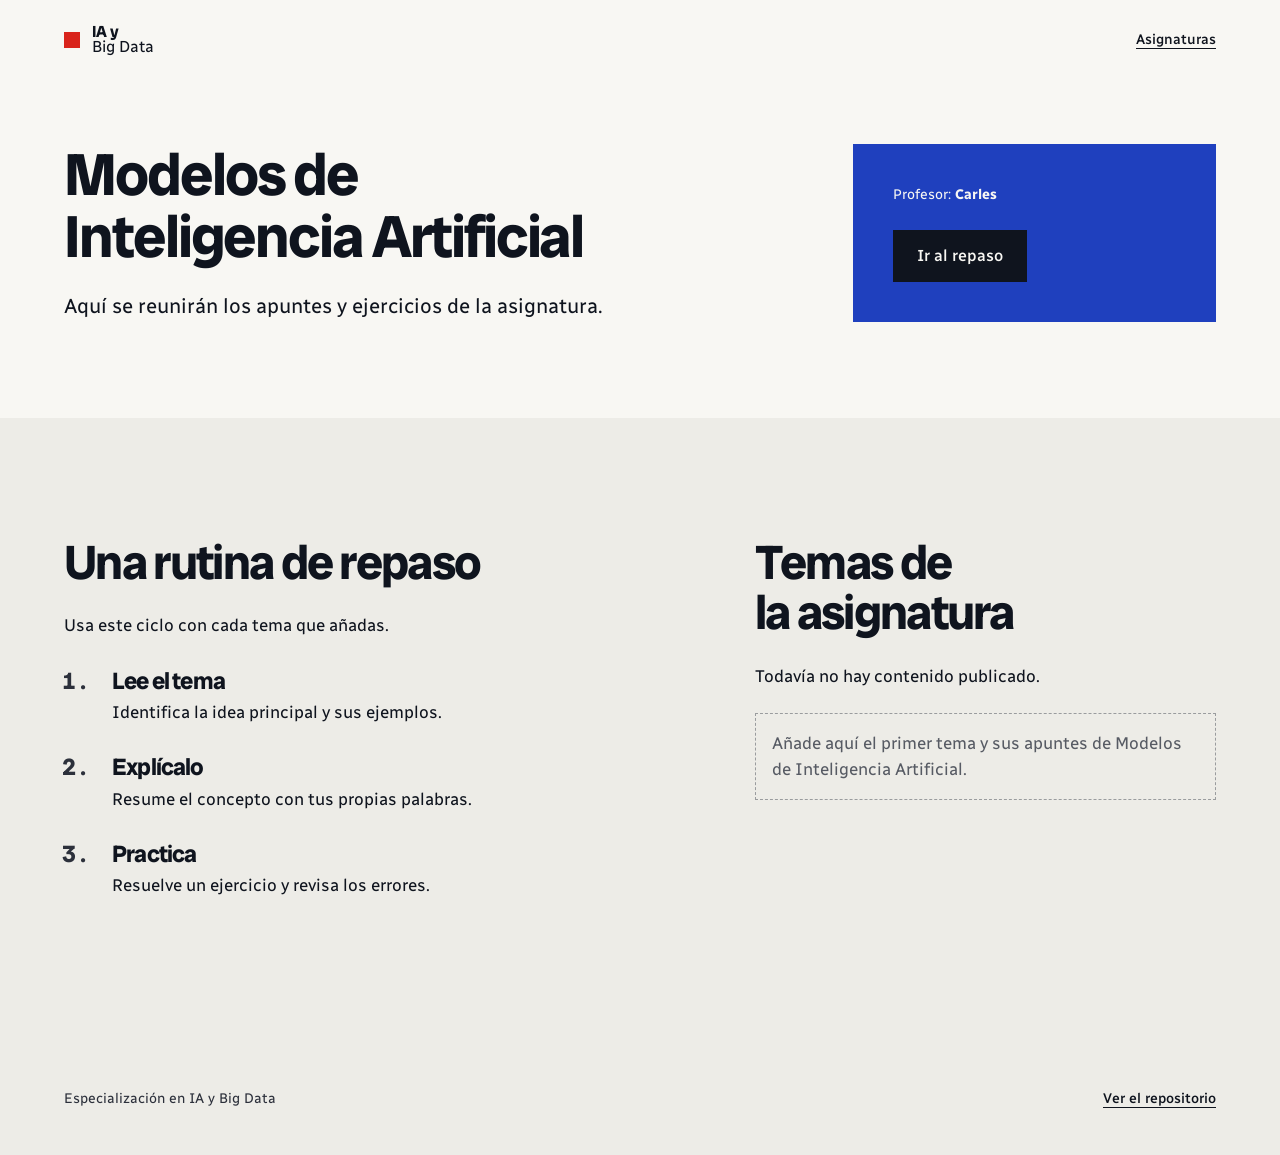
==== Modelos de Inteligencia Artificial (Carles)/index.html @ 6823b205 "Crea la web de repaso para las seis asignaturas Organiza el curso en un índice estático listo para G" ====
<!doctype html>
<html lang="es">
<head>
  <meta charset="utf-8">
  <meta name="viewport" content="width=device-width, initial-scale=1">
  <meta name="description" content="Espacio de repaso de Modelos de Inteligencia Artificial, asignatura de Carles.">
  <title>Modelos de Inteligencia Artificial, Carles | Repaso</title>
  <link rel="preconnect" href="https://fonts.googleapis.com">
  <link rel="preconnect" href="https://fonts.gstatic.com" crossorigin>
  <link href="https://fonts.googleapis.com/css2?family=Radio+Canada+Big:wght@400;700&amp;family=Radio+Canada:wght@400;500&amp;display=swap" rel="stylesheet">
  <link rel="stylesheet" href="../styles.css">
</head>
<body>
  <a class="skip-link" href="#contenido">Saltar al contenido</a>

  <header class="site-header">
    <nav class="masthead container" aria-label="Navegación principal">
      <a class="wordmark" href="../" aria-label="Inicio del curso">
        <span class="wordmark__top">IA y</span>
        <span class="wordmark__bottom">Big Data</span>
      </a>
      <a class="masthead__link" href="../#asignaturas">Asignaturas</a>
    </nav>
  </header>

  <main id="contenido">
    <section class="subject-hero container" aria-labelledby="asignatura-titulo">
      <div class="subject-hero__content">
        <h1 id="asignatura-titulo">Modelos de Inteligencia Artificial</h1>
        <p class="lead">Aquí se reunirán los apuntes y ejercicios de la asignatura.</p>
      </div>
      <div class="subject-hero__aside">
        <p class="byline">Profesor: <strong>Carles</strong></p>
        <a class="button" href="#repaso">Ir al repaso</a>
      </div>
    </section>

    <section class="subject-body-band" id="repaso" aria-labelledby="repaso-titulo">
      <div class="subject-body container">
        <div class="subject-body__guide">
          <h2 id="repaso-titulo">Una rutina de repaso</h2>
          <p>Usa este ciclo con cada tema que añadas.</p>
          <ol class="steps">
            <li>
              <h3>Lee el tema</h3>
              <p>Identifica la idea principal y sus ejemplos.</p>
            </li>
            <li>
              <h3>Explícalo</h3>
              <p>Resume el concepto con tus propias palabras.</p>
            </li>
            <li>
              <h3>Practica</h3>
              <p>Resuelve un ejercicio y revisa los errores.</p>
            </li>
          </ol>
        </div>
        <div class="subject-body__topics">
          <h2>Temas de la asignatura</h2>
          <p>Todavía no hay contenido publicado.</p>
          <p class="fill" data-fill="course-topics">Añade aquí el primer tema y sus apuntes de Modelos de Inteligencia Artificial.</p>
        </div>
      </div>
    </section>
  </main>

  <footer class="site-footer">
    <div class="footer-inner container">
      <p>Especialización en IA y Big Data</p>
      <a class="footer-link" href="https://github.com/Pausiar/Especializaci-n-IA-y-BigData">Ver el repositorio</a>
    </div>
  </footer>
</body>
</html>
---- styles.css ----
/* Hallmark · shape: Index-First · genre: editorial · theme: Grid (deal 2/3, seed web-repaso-para-seis-6085·dad5b355·2026-11-26·r0) · job: try · draw: ae440d
 * hero: Banner · nav: masthead · footer: colophon · imagery: none · signature: the six-subject index · posture: full-palette · v2.0.0
 * finish-review: subagent · 4 findings · 4 resolved · render unavailable */
/* Hallmark · pre-emit critique: P4 H5 E4 S5 R5 V4 · weakest: P, the subject index replaces a generic launch narrative */
@import url("./tokens.css");
@import url("./base.css");

body {
  font-size: var(--text-body);
}

.skip-link {
  position: absolute;
  top: calc(-1 * var(--space-3xl));
  left: var(--space-md);
  z-index: var(--z-toast);
  padding: var(--space-xs) var(--space-md);
  background: var(--color-ink);
  color: var(--color-paper);
}

.skip-link:focus-visible {
  top: var(--space-md);
}

.site-header {
  min-height: 80px;
}

.masthead {
  display: flex;
  min-height: 80px;
  align-items: center;
  justify-content: space-between;
  gap: var(--space-lg);
}

.wordmark {
  display: inline-grid;
  grid-template-columns: var(--space-md) auto;
  grid-template-rows: repeat(2, 1fr);
  column-gap: var(--space-sm);
  align-items: center;
  line-height: 0.92;
  text-decoration: none;
}

.wordmark::before {
  grid-row: span 2;
  width: var(--space-md);
  aspect-ratio: 1;
  background: var(--color-mark);
  content: "";
}

.wordmark__top {
  font-family: var(--font-display);
  font-size: var(--text-md);
  font-weight: var(--display-weight);
}

.wordmark__bottom {
  font-size: var(--text-md);
  font-weight: 400;
}

.masthead__link,
.back-link,
.footer-link {
  font-size: var(--text-sm);
  font-weight: 500;
  text-decoration-line: underline;
  text-decoration-thickness: var(--rule-hair);
  text-underline-offset: 0.32em;
  transition: color var(--dur-short) var(--ease-out);
}

.masthead__link:hover,
.back-link:hover,
.footer-link:hover {
  color: var(--color-mark);
}

.intro {
  display: grid;
  min-height: clamp(28rem, 56dvh, 36rem);
  grid-template-columns: repeat(12, minmax(0, 1fr));
  gap: var(--gap-columns);
  align-items: center;
  padding-block: var(--space-2xl) var(--space-3xl);
}

.intro__title {
  grid-column: 1 / 9;
}

.intro__aside {
  display: grid;
  grid-column: 9 / 13;
  gap: var(--space-lg);
  align-items: start;
  padding: var(--space-xl);
  background: var(--color-field);
  color: var(--color-field-ink);
  --color-focus: var(--color-field-ink);
}

.button {
  display: inline-flex;
  min-height: 52px;
  align-items: center;
  justify-content: center;
  justify-self: start;
  padding-inline: var(--space-lg);
  border: 0;
  border-radius: var(--radius-pill);
  background: var(--color-ink);
  color: var(--color-paper);
  font-size: var(--text-md);
  font-weight: 500;
  line-height: 1;
  text-decoration: none;
  white-space: nowrap;
  cursor: pointer;
  transition: background-color var(--dur-short) var(--ease-out), transform var(--dur-micro) var(--ease-out);
}

.button:hover {
  background: var(--color-ink-2);
}

.button:active {
  transform: translateY(1px);
}

.button:focus-visible {
  outline-color: var(--color-focus);
}

.subject-index {
  margin: 0;
  padding: 0;
  list-style: none;
}

.subject-index__item {
  min-width: 0;
  border-bottom: var(--rule-hair) solid var(--color-rule);
}

.subject-link {
  display: grid;
  grid-template-columns: repeat(12, minmax(0, 1fr));
  gap: var(--gap-columns);
  align-items: center;
  margin-inline: calc(-1 * var(--space-md));
  padding: var(--space-lg) var(--space-md);
  text-decoration: none;
  transition: background-color var(--dur-short) var(--ease-out);
}

.subject-link:hover,
.subject-link:active {
  background-color: var(--color-paper-2);
}

.subject-link__number {
  grid-column: 1;
  color: var(--color-muted);
  font-size: var(--text-sm);
  font-variant-numeric: tabular-nums;
}

.subject-link h2 {
  grid-column: 2 / 9;
  font-size: var(--text-index);
  line-height: 1.05;
}

.subject-link__teacher {
  grid-column: 9 / 11;
  color: var(--color-ink-2);
  font-size: var(--text-sm);
}

.subject-link__action {
  grid-column: 11 / 13;
  justify-self: end;
  font-size: var(--text-sm);
  font-weight: 500;
  text-decoration-line: underline;
  text-decoration-thickness: var(--rule-hair);
  text-underline-offset: 0.32em;
}

.index-section {
  padding-bottom: var(--space-3xl);
}

.subject-hero {
  display: grid;
  grid-template-columns: repeat(12, minmax(0, 1fr));
  gap: var(--gap-columns);
  align-items: end;
  padding-block: var(--space-2xl) var(--space-3xl);
}

.subject-hero__content {
  display: grid;
  grid-column: 1 / 9;
  gap: var(--space-lg);
}

.subject-hero h1 {
  max-width: 18ch;
  font-size: var(--text-display-s);
}

.subject-hero__aside {
  display: grid;
  grid-column: 9 / 13;
  gap: var(--space-lg);
  justify-items: start;
  padding: var(--space-xl);
  background: var(--color-field);
  color: var(--color-field-ink);
  --color-focus: var(--color-field-ink);
}

.byline,
.subject-hero__aside .byline {
  color: var(--color-field-ink);
  font-size: var(--text-sm);
}

.subject-body-band {
  background: var(--color-paper-2);
}

.subject-body {
  display: grid;
  grid-template-columns: repeat(12, minmax(0, 1fr));
  gap: var(--gap-columns);
  padding-block: var(--section-gap-s) var(--section-gap);
}

.subject-body__guide {
  grid-column: 1 / 7;
}

.subject-body__topics {
  grid-column: 8 / 13;
}

.subject-body__guide,
.subject-body__topics {
  display: grid;
  gap: var(--space-lg);
  align-content: start;
}

.steps {
  display: grid;
  margin: 0;
  padding-left: var(--space-xl);
  gap: var(--space-lg);
}

.steps li {
  min-width: 0;
  padding-left: var(--space-xs);
}

.steps li::marker {
  color: var(--color-ink-2);
  font-family: var(--font-display);
  font-size: var(--text-title);
  font-weight: var(--display-weight);
}

.steps h3 {
  margin-bottom: var(--space-2xs);
}

.fill {
  display: block;
  max-width: 65ch;
  padding: var(--space-md);
  border: var(--rule-hair) dashed color-mix(in oklab, var(--color-muted) 55%, transparent);
  color: var(--color-muted);
}

.site-footer {
  background: var(--color-paper-2);
}

.footer-inner {
  display: flex;
  min-height: 112px;
  align-items: center;
  justify-content: space-between;
  gap: var(--space-lg);
}

.footer-inner p {
  color: var(--color-ink-2);
  font-size: var(--text-sm);
}

@media (max-width: 60rem) {
  .intro,
  .subject-hero {
    min-height: auto;
    grid-template-columns: minmax(0, 1fr);
    gap: var(--space-xl);
    padding-block: var(--space-2xl) var(--space-xl);
  }

  .intro__title,
  .intro__aside,
  .subject-hero__content,
  .subject-hero__aside,
  .subject-body__guide,
  .subject-body__topics {
    grid-column: 1;
  }

  .subject-link {
    grid-template-columns: 2rem minmax(0, 1fr);
    gap: var(--space-xs) var(--space-md);
  }

  .subject-link__number {
    grid-column: 1;
    grid-row: 1;
  }

  .subject-link h2 {
    grid-column: 2;
    grid-row: 1;
  }

  .subject-link__teacher {
    grid-column: 2;
    grid-row: 2;
  }

  .subject-link__action {
    display: none;
  }

  .subject-body {
    grid-template-columns: minmax(0, 1fr);
    gap: var(--space-3xl);
    padding-block: var(--space-3xl);
  }
}

@media (max-width: 40rem) {
  .masthead {
    min-height: 80px;
  }

  .wordmark__top,
  .wordmark__bottom {
    font-size: var(--text-sm);
  }

  .intro h1 {
    max-width: 12ch;
  }

  .subject-link {
    padding-block: var(--space-lg);
  }

  .footer-inner {
    min-height: 144px;
    flex-direction: column;
    align-items: flex-start;
    justify-content: center;
    gap: var(--space-sm);
  }
}
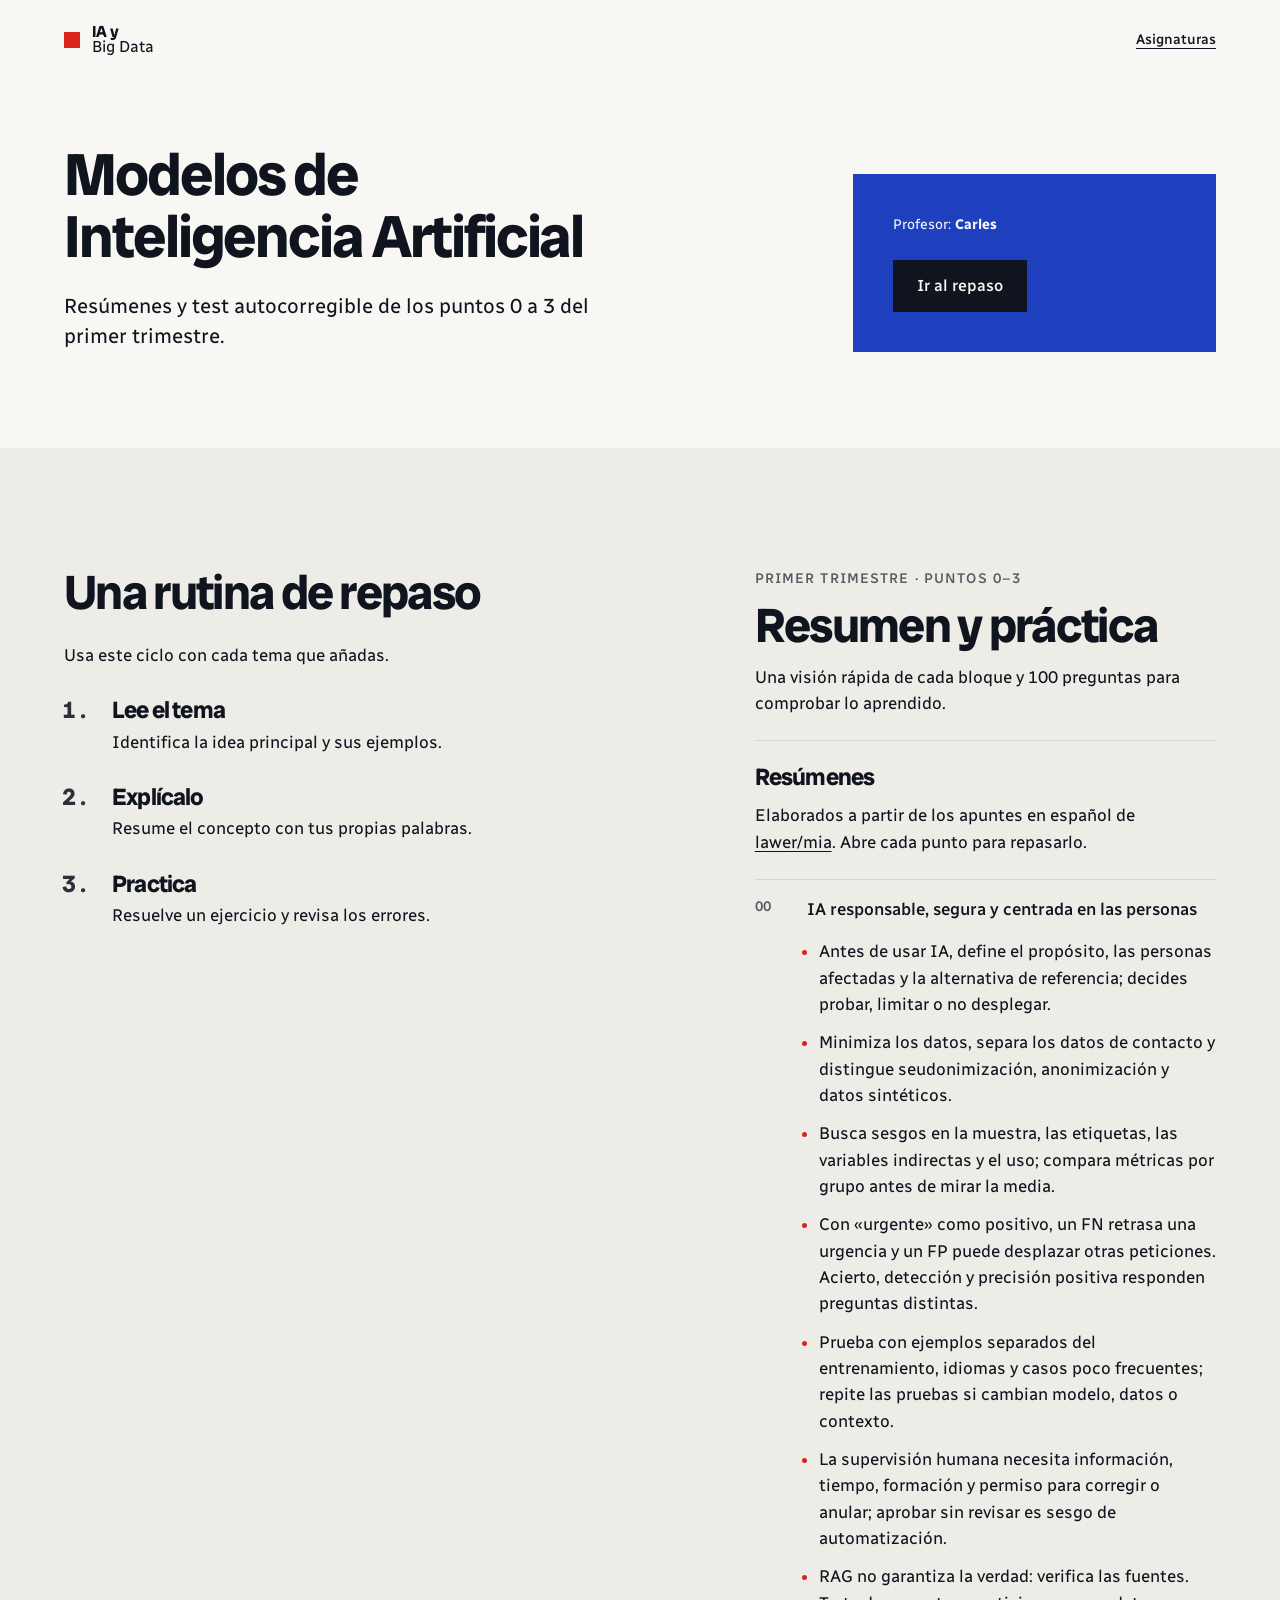
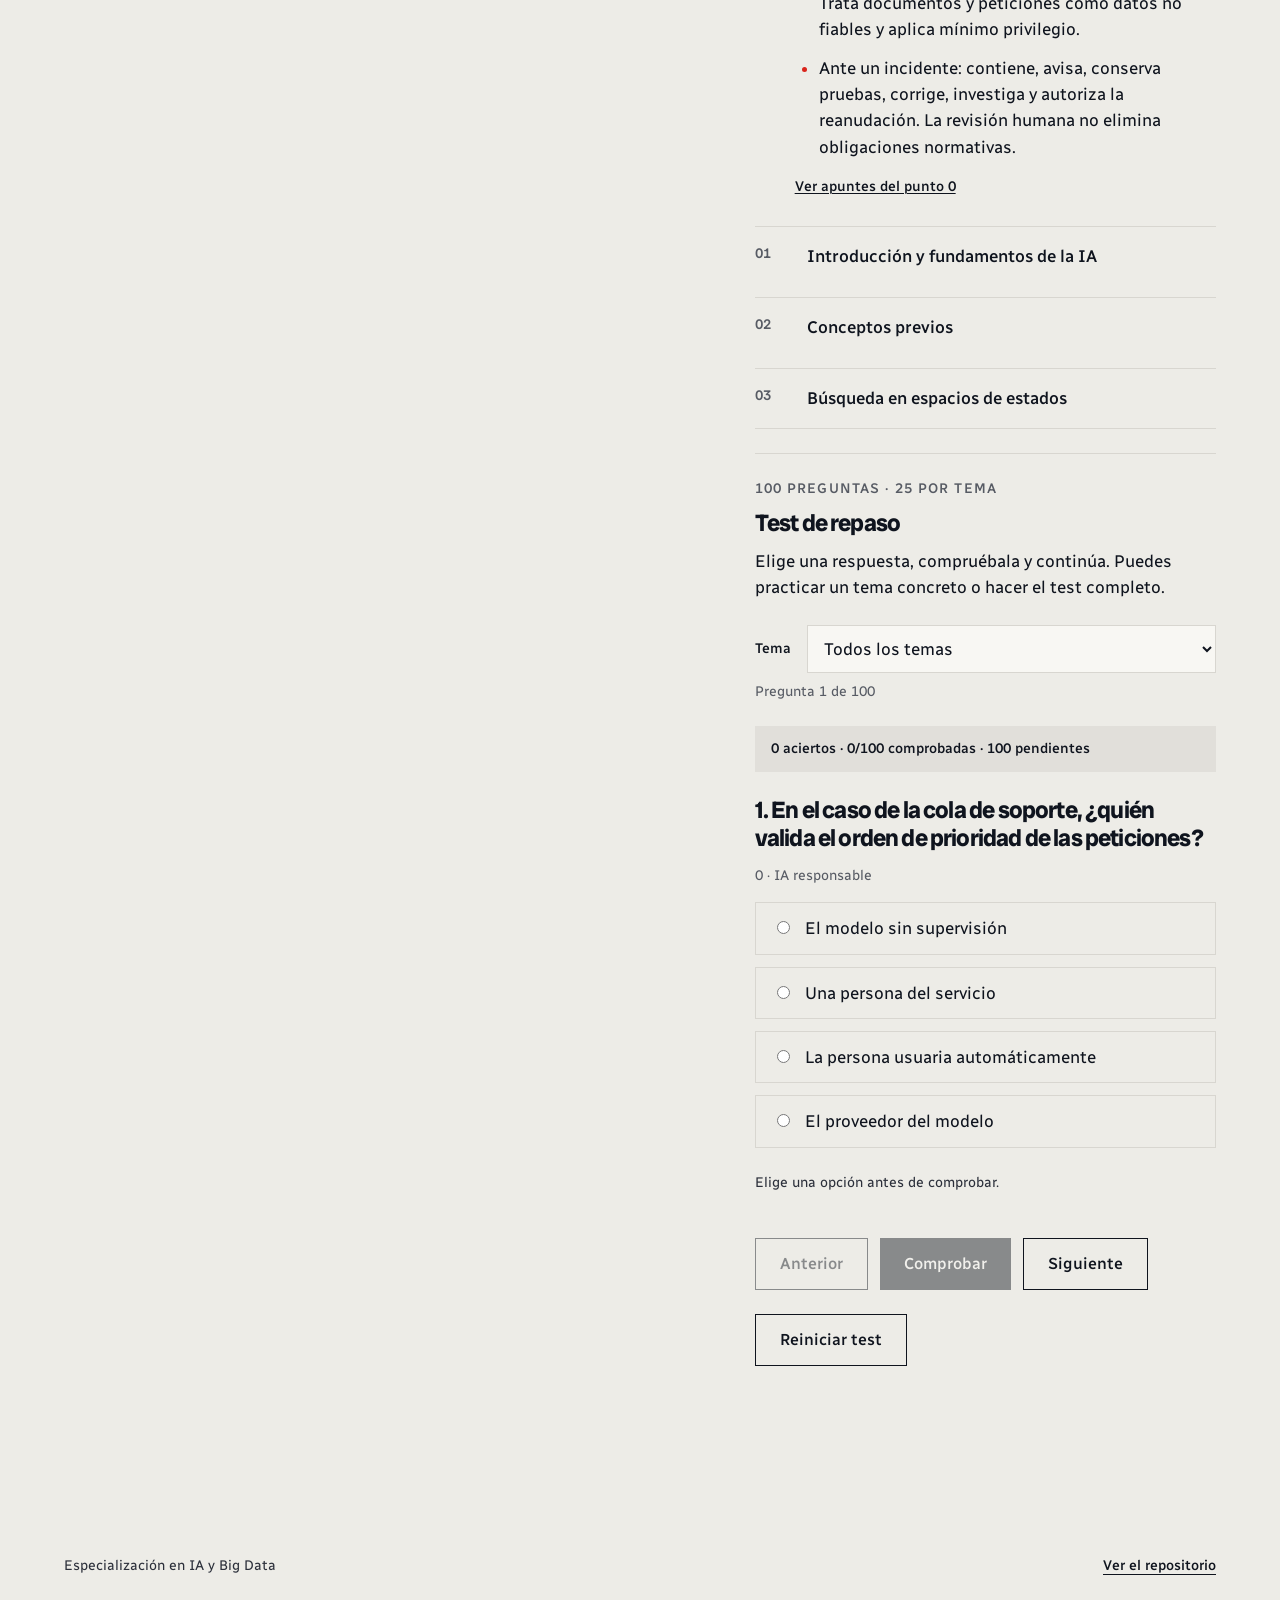
==== commit 1a99d439: "Añade resúmenes y 100 preguntas de repaso para Carles" ====
--- a/Modelos de Inteligencia Artificial (Carles)/index.html
+++ b/Modelos de Inteligencia Artificial (Carles)/index.html
@@ -27,7 +27,7 @@
     <section class="subject-hero container" aria-labelledby="asignatura-titulo">
       <div class="subject-hero__content">
         <h1 id="asignatura-titulo">Modelos de Inteligencia Artificial</h1>
-        <p class="lead">Aquí se reunirán los apuntes y ejercicios de la asignatura.</p>
+        <p class="lead">Resúmenes y test autocorregible de los puntos 0 a 3 del primer trimestre.</p>
       </div>
       <div class="subject-hero__aside">
         <p class="byline">Profesor: <strong>Carles</strong></p>
@@ -56,9 +56,141 @@
           </ol>
         </div>
         <div class="subject-body__topics">
-          <h2>Temas de la asignatura</h2>
-          <p>Todavía no hay contenido publicado.</p>
-          <p class="fill" data-fill="course-topics">Añade aquí el primer tema y sus apuntes de Modelos de Inteligencia Artificial.</p>
+          <div class="topics-intro">
+            <p class="eyebrow">Primer trimestre · puntos 0–3</p>
+            <h2>Resumen y práctica</h2>
+            <p>Una visión rápida de cada bloque y 100 preguntas para comprobar lo aprendido.</p>
+          </div>
+
+          <section class="study-section" aria-labelledby="resumenes-titulo">
+            <div class="section-heading">
+              <h2 id="resumenes-titulo">Resúmenes</h2>
+              <p>Elaborados a partir de los apuntes en español de <a href="https://github.com/lawer/mia/tree/main/apunts/1.-primer_trimestre">lawer/mia</a>. Abre cada punto para repasarlo.</p>
+            </div>
+
+            <div class="summary-list">
+              <details class="summary-card" open>
+                <summary>
+                  <span class="summary-card__number">00</span>
+                  <span>IA responsable, segura y centrada en las personas</span>
+                </summary>
+                <div class="summary-card__body">
+                  <ul>
+                    <li>Antes de usar IA, define el propósito, las personas afectadas y la alternativa de referencia; decides probar, limitar o no desplegar.</li>
+                    <li>Minimiza los datos, separa los datos de contacto y distingue seudonimización, anonimización y datos sintéticos.</li>
+                    <li>Busca sesgos en la muestra, las etiquetas, las variables indirectas y el uso; compara métricas por grupo antes de mirar la media.</li>
+                    <li>Con «urgente» como positivo, un FN retrasa una urgencia y un FP puede desplazar otras peticiones. Acierto, detección y precisión positiva responden preguntas distintas.</li>
+                    <li>Prueba con ejemplos separados del entrenamiento, idiomas y casos poco frecuentes; repite las pruebas si cambian modelo, datos o contexto.</li>
+                    <li>La supervisión humana necesita información, tiempo, formación y permiso para corregir o anular; aprobar sin revisar es sesgo de automatización.</li>
+                    <li>RAG no garantiza la verdad: verifica las fuentes. Trata documentos y peticiones como datos no fiables y aplica mínimo privilegio.</li>
+                    <li>Ante un incidente: contiene, avisa, conserva pruebas, corrige, investiga y autoriza la reanudación. La revisión humana no elimina obligaciones normativas.</li>
+                  </ul>
+                  <a class="source-link" href="https://github.com/lawer/mia/tree/main/apunts/1.-primer_trimestre/0.-IA%20responsable">Ver apuntes del punto 0</a>
+                </div>
+              </details>
+
+              <details class="summary-card">
+                <summary>
+                  <span class="summary-card__number">01</span>
+                  <span>Introducción y fundamentos de la IA</span>
+                </summary>
+                <div class="summary-card__body">
+                  <ul>
+                    <li>Un agente percibe con sensores y actúa con actuadores; uno racional busca maximizar el rendimiento esperado con la información disponible.</li>
+                    <li>La historia incluye a Turing, Dartmouth, el perceptrón, los inviernos de la IA, Deep Blue, Roomba, Watson, AlphaGo y los modelos generativos recientes.</li>
+                    <li>IA estrecha, AGI e IA fuerte son conceptos distintos. Un buen rendimiento en una tarea no demuestra conciencia ni inteligencia general.</li>
+                    <li>La racionalidad considera resultados, probabilidades, costes y restricciones; no significa omnisciencia.</li>
+                    <li>Los paradigmas simbólico, conexionista y estadístico se solapan: reglas y símbolos, redes con pesos y modelos probabilísticos.</li>
+                    <li>Las técnicas incluyen sistemas expertos, reglas, casos, lógica difusa, redes neuronales, algoritmos genéticos, multiagente, búsqueda, planificación y aprendizaje.</li>
+                    <li>Aprendizaje supervisado usa respuestas etiquetadas; no supervisado busca estructura; por refuerzo aprende a partir de recompensas.</li>
+                    <li>Aplicaciones como robótica, PLN, visión, recomendación y juegos deben evaluarse según la tarea, los datos, las condiciones y sus límites.</li>
+                  </ul>
+                  <a class="source-link" href="https://github.com/lawer/mia/tree/main/apunts/1.-primer_trimestre/1.-Introducci%C3%B3">Ver apuntes del punto 1</a>
+                </div>
+              </details>
+
+              <details class="summary-card">
+                <summary>
+                  <span class="summary-card__number">02</span>
+                  <span>Conceptos previos</span>
+                </summary>
+                <div class="summary-card__body">
+                  <ul>
+                    <li>Un grafo une nodos con aristas; puede ser ponderado, dirigido o cíclico. DAG, grafo completo, conexo e isomorfo son propiedades diferentes.</li>
+                    <li>Euler resolvió el problema de los puentes de Königsberg; un grafo euleriano tiene todos sus nodos de grado par.</li>
+                    <li>La matriz de adyacencia ocupa O(n²) y comprueba aristas en O(1); la lista ocupa O(n + m) y es preferible para grafos dispersos o cambiantes.</li>
+                    <li>Los grafos sirven para recorridos, conectividad, ciclos, coloración, ordenación topológica, caminos mínimos, expansión mínima y flujo máximo.</li>
+                    <li>Un árbol es conexo, acíclico, no dirigido y tiene un único camino entre nodos. En un BST, izquierda contiene valores menores y derecha mayores.</li>
+                    <li>Un vector da acceso O(1); una lista enlazada facilita inserciones y eliminaciones. Cola es FIFO, pila es LIFO y prioridad suele usar un heap.</li>
+                    <li>Complejidad temporal mide tiempo y espacial memoria. O grande es cota superior, Omega inferior y Theta ambas.</li>
+                    <li>Ejemplos: acceso a vector O(1), búsqueda binaria O(log n), recorrido O(n), mergesort O(n log n), matriz O(n²), Hanói O(2ⁿ) y viajante por fuerza bruta O(n!).</li>
+                  </ul>
+                  <a class="source-link" href="https://github.com/lawer/mia/tree/main/apunts/1.-primer_trimestre/2.-Conceptes%20previs">Ver apuntes del punto 2</a>
+                </div>
+              </details>
+
+              <details class="summary-card">
+                <summary>
+                  <span class="summary-card__number">03</span>
+                  <span>Búsqueda en espacios de estados</span>
+                </summary>
+                <div class="summary-card__body">
+                  <ul>
+                    <li>Un problema define estado inicial, función sucesora con costes y estado objetivo; la solución es una secuencia de estados o plan.</li>
+                    <li>Rumanía usa ciudades como estados; las jarras usan cantidades de agua; el puzle del 8 usa posiciones y tiene 9! = 362.880 estados.</li>
+                    <li>La frontera guarda estados pendientes, comienza con el inicial y los padres permiten reconstruir el camino; hay que controlar repeticiones y ciclos.</li>
+                    <li>Se comparan completitud, optimalidad, complejidad temporal y espacial.</li>
+                    <li>Anchura usa FIFO, explora por niveles y es óptima con costes unitarios; profundidad usa LIFO y no garantiza optimalidad.</li>
+                    <li>Profundidad limitada fija un máximo; la iterativa aumenta el límite desde cero. Coste uniforme ordena por coste acumulado y usa prioridad.</li>
+                    <li>Una heurística estima el coste restante. La búsqueda voraz usa solo h(n) y puede perder optimalidad.</li>
+                    <li>A* ordena por f(n) = g(n) + h(n): coste acumulado más estimación. g es el coste real; f solo ordena.</li>
+                    <li>Una heurística admisible no sobreestima. Manhattan es más informativa que fichas fuera de lugar en el puzle del 8; en grafos también importa la consistencia.</li>
+                    <li>A* ponderado aumenta el peso de h y puede explorar menos perdiendo optimalidad; A* iterativo reduce memoria y Anytime A* mejora la solución progresivamente.</li>
+                  </ul>
+                  <a class="source-link" href="https://github.com/lawer/mia/tree/main/apunts/1.-primer_trimestre/3.-B%C3%BAsqueda%20en%20espai%20d%27estats">Ver apuntes del punto 3</a>
+                </div>
+              </details>
+            </div>
+          </section>
+
+          <section class="quiz" id="test" aria-labelledby="test-titulo">
+            <div class="section-heading">
+              <p class="eyebrow">100 preguntas · 25 por tema</p>
+              <h2 id="test-titulo">Test de repaso</h2>
+              <p>Elige una respuesta, compruébala y continúa. Puedes practicar un tema concreto o hacer el test completo.</p>
+            </div>
+
+            <div class="quiz__toolbar">
+              <label for="filtro-tema">Tema</label>
+              <select id="filtro-tema">
+                <option value="todos">Todos los temas</option>
+                <option value="0">0 · IA responsable</option>
+                <option value="1">1 · Introducción y fundamentos</option>
+                <option value="2">2 · Conceptos previos</option>
+                <option value="3">3 · Búsqueda en espacios de estados</option>
+              </select>
+              <p id="progreso-test" class="quiz__progress"></p>
+            </div>
+
+            <p id="puntuacion-test" class="quiz__score" role="status" aria-live="polite"></p>
+
+            <form id="formulario-test" class="quiz__form">
+              <fieldset class="quiz__fieldset">
+                <legend id="pregunta-test"></legend>
+                <p id="tema-pregunta" class="quiz__topic"></p>
+                <div id="opciones-test" class="quiz__options"></div>
+              </fieldset>
+              <p id="feedback-test" class="quiz__feedback" role="status" aria-live="polite"></p>
+              <div class="quiz__actions">
+                <button class="button button--secondary" id="anterior-test" type="button">Anterior</button>
+                <button class="button" id="comprobar-test" type="button">Comprobar</button>
+                <button class="button button--secondary" id="siguiente-test" type="button">Siguiente</button>
+              </div>
+            </form>
+
+            <button class="button button--secondary" id="reiniciar-test" type="button">Reiniciar test</button>
+            <noscript><p class="quiz__feedback">Activa JavaScript para responder y corregir el test.</p></noscript>
+          </section>
         </div>
       </div>
     </section>
@@ -70,5 +202,6 @@
       <a class="footer-link" href="https://github.com/Pausiar/Especializaci-n-IA-y-BigData">Ver el repositorio</a>
     </div>
   </footer>
+  <script src="test.js"></script>
 </body>
 </html>
--- a/styles.css
+++ b/styles.css
@@ -382,3 +382,250 @@
     gap: var(--space-sm);
   }
 }
+
+.topics-intro,
+.section-heading {
+  display: grid;
+  gap: var(--space-sm);
+}
+
+.eyebrow {
+  color: var(--color-muted);
+  font-size: var(--text-sm);
+  font-weight: 500;
+  letter-spacing: 0.08em;
+  text-transform: uppercase;
+}
+
+.study-section,
+.quiz {
+  display: grid;
+  gap: var(--space-lg);
+  padding-top: var(--space-lg);
+  border-top: var(--rule-hair) solid var(--color-rule);
+}
+
+.section-heading h2 {
+  font-size: var(--text-title);
+}
+
+.summary-list {
+  display: grid;
+  gap: var(--space-sm);
+}
+
+.summary-card {
+  border-top: var(--rule-hair) solid var(--color-rule);
+}
+
+.summary-card:last-child {
+  border-bottom: var(--rule-hair) solid var(--color-rule);
+}
+
+.summary-card summary {
+  display: grid;
+  grid-template-columns: 2.5rem minmax(0, 1fr);
+  gap: var(--space-sm);
+  align-items: start;
+  padding-block: var(--space-md);
+  font-weight: 500;
+  list-style: none;
+  cursor: pointer;
+}
+
+.summary-card summary::-webkit-details-marker {
+  display: none;
+}
+
+.summary-card__number {
+  color: var(--color-muted);
+  font-family: var(--font-display);
+  font-size: var(--text-sm);
+  font-variant-numeric: tabular-nums;
+}
+
+.summary-card__body {
+  display: grid;
+  gap: var(--space-md);
+  padding: 0 0 var(--space-md) 2.5rem;
+}
+
+.summary-card ul {
+  display: grid;
+  margin: 0;
+  padding-left: var(--space-lg);
+  gap: var(--space-sm);
+}
+
+.summary-card li::marker {
+  color: var(--color-mark);
+}
+
+.source-link {
+  justify-self: start;
+  font-size: var(--text-sm);
+  font-weight: 500;
+}
+
+.quiz__toolbar {
+  display: grid;
+  grid-template-columns: auto minmax(0, 1fr);
+  gap: var(--space-xs) var(--space-md);
+  align-items: center;
+}
+
+.quiz__toolbar label {
+  font-size: var(--text-sm);
+  font-weight: 500;
+}
+
+.quiz__toolbar select {
+  min-height: 48px;
+  min-width: 0;
+  padding: var(--space-xs) var(--space-sm);
+  border: var(--rule-hair) solid var(--color-rule);
+  border-radius: var(--radius-card);
+  background: var(--color-paper);
+  color: var(--color-ink);
+}
+
+.quiz__progress {
+  grid-column: 1 / -1;
+  color: var(--color-muted);
+  font-size: var(--text-sm);
+}
+
+.quiz__score {
+  padding: var(--space-sm) var(--space-md);
+  background: var(--color-paper-3);
+  font-size: var(--text-sm);
+  font-weight: 500;
+}
+
+.quiz__form {
+  display: grid;
+  gap: var(--space-lg);
+}
+
+.quiz__fieldset {
+  min-width: 0;
+  margin: 0;
+  padding: 0;
+  border: 0;
+}
+
+.quiz__fieldset legend {
+  padding: 0;
+  font-family: var(--font-display);
+  font-size: var(--text-title);
+  font-weight: var(--display-weight);
+  letter-spacing: var(--tracking-display);
+  line-height: 1.2;
+}
+
+.quiz__topic {
+  margin-top: var(--space-sm);
+  color: var(--color-muted);
+  font-size: var(--text-sm);
+}
+
+.quiz__options {
+  display: grid;
+  margin-top: var(--space-md);
+  gap: var(--space-sm);
+}
+
+.quiz__option {
+  display: flex;
+  gap: var(--space-sm);
+  align-items: flex-start;
+  padding: var(--space-sm) var(--space-md);
+  border: var(--rule-hair) solid var(--color-rule);
+  cursor: pointer;
+}
+
+.quiz__option input {
+  flex: none;
+  margin-top: 0.35em;
+  accent-color: var(--color-accent);
+}
+
+.quiz__option:has(input:checked) {
+  border-color: var(--color-ink-2);
+  background: var(--color-paper-3);
+}
+
+.quiz__option:has(input:focus-visible) {
+  outline: 2px solid var(--color-focus);
+  outline-offset: 2px;
+}
+
+.quiz__option:has(input:disabled) {
+  cursor: default;
+}
+
+.quiz__option.is-correct {
+  border-color: var(--color-success);
+  box-shadow: inset 3px 0 var(--color-success);
+}
+
+.quiz__option.is-incorrect {
+  border-color: var(--color-error);
+  box-shadow: inset 3px 0 var(--color-error);
+}
+
+.quiz__feedback {
+  min-height: 3em;
+  color: var(--color-ink-2);
+  font-size: var(--text-sm);
+}
+
+.quiz__feedback.is-correct {
+  color: var(--color-success);
+}
+
+.quiz__feedback.is-incorrect {
+  color: var(--color-error);
+}
+
+.quiz__actions {
+  display: flex;
+  flex-wrap: wrap;
+  gap: var(--space-sm);
+}
+
+.button--secondary {
+  border: var(--rule-hair) solid var(--color-ink);
+  background: transparent;
+  color: var(--color-ink);
+}
+
+.button--secondary:hover {
+  background: var(--color-paper-3);
+}
+
+.button:disabled {
+  opacity: 0.45;
+  cursor: not-allowed;
+  transform: none;
+}
+
+@media (max-width: 40rem) {
+  .summary-card__body {
+    padding-left: 0;
+  }
+
+  .quiz__toolbar {
+    grid-template-columns: minmax(0, 1fr);
+  }
+
+  .quiz__actions {
+    display: grid;
+    grid-template-columns: repeat(2, minmax(0, 1fr));
+  }
+
+  .quiz__actions #comprobar-test {
+    grid-row: 2;
+    grid-column: 1 / -1;
+  }
+}
